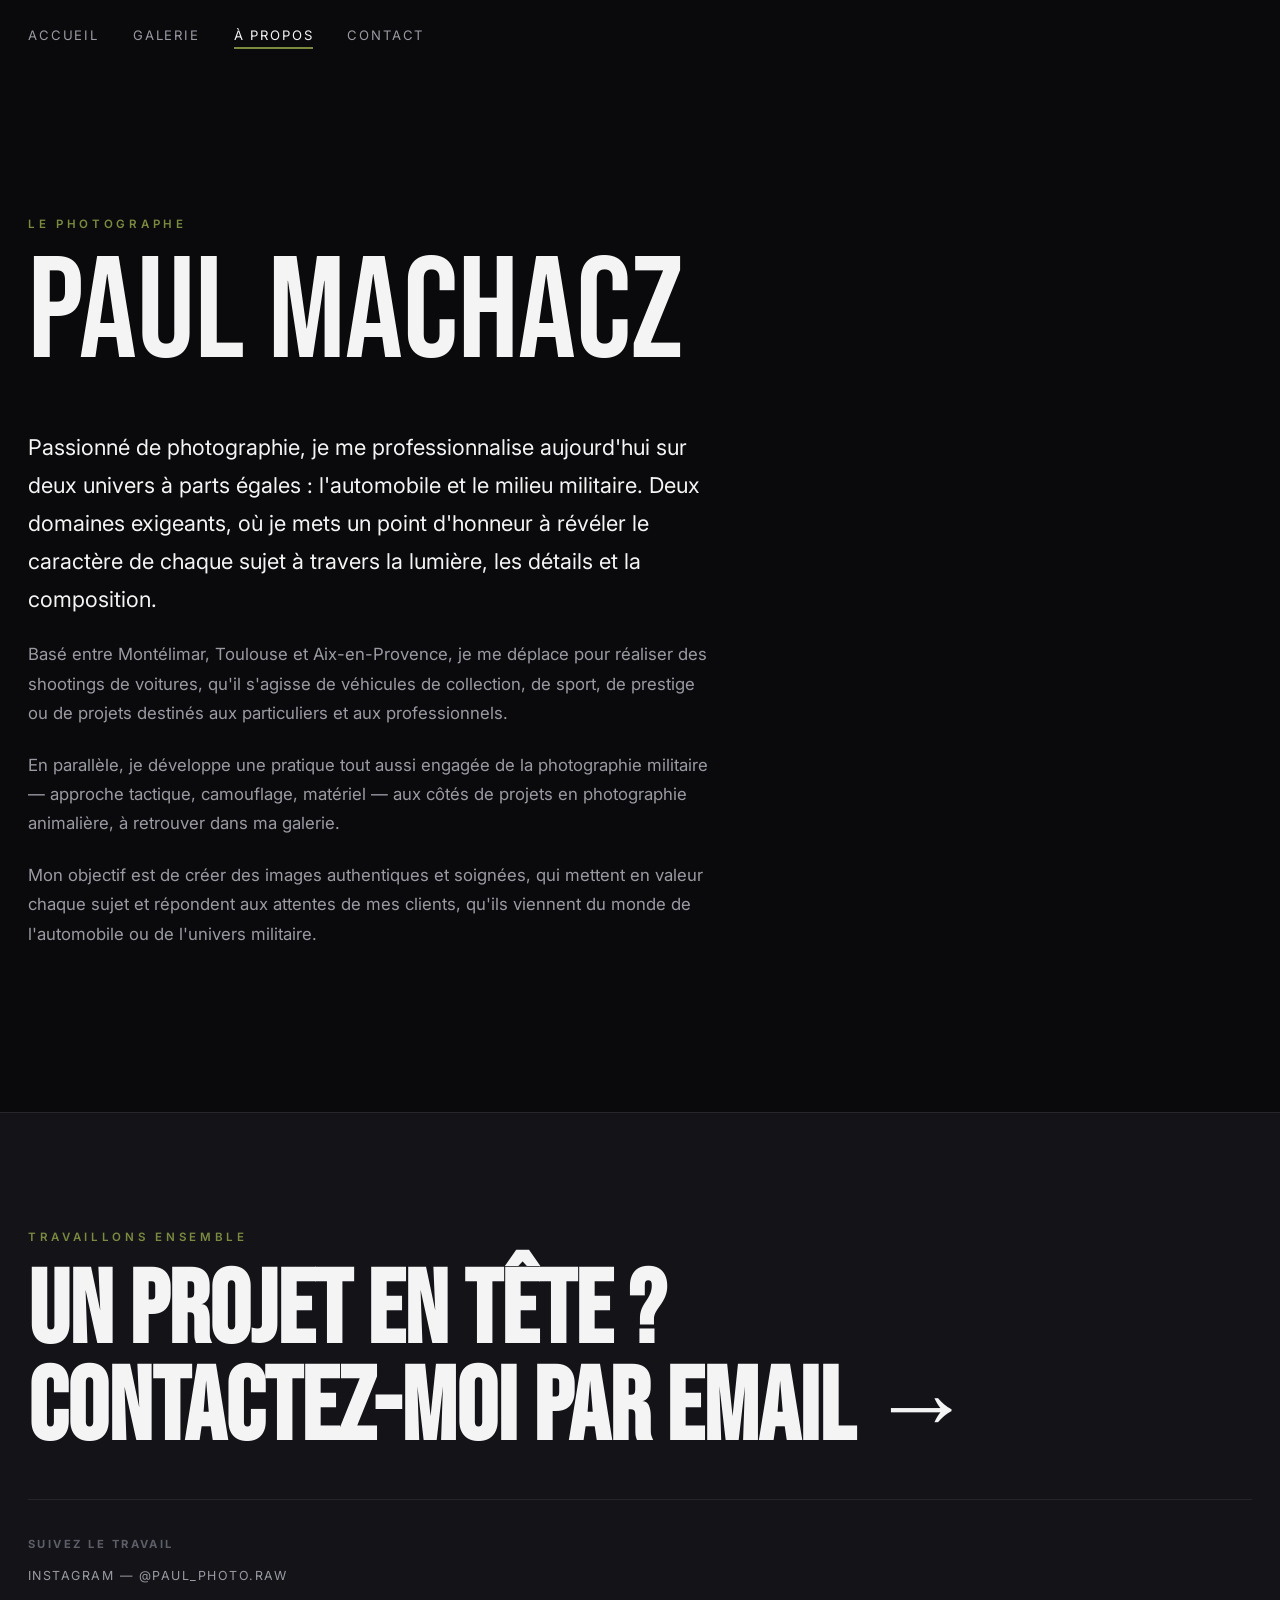
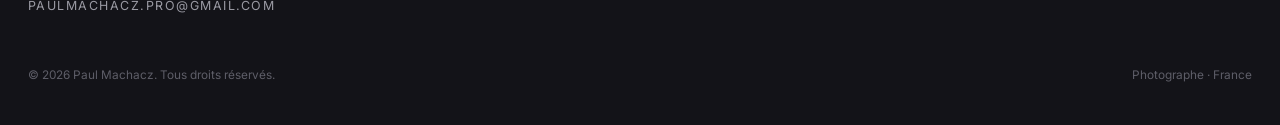
==== a-propos.html @ 2881c8f7 "Ajoute un numero de version aux scripts pour forcer le rafraichissement du cache GitHub Pages sert j" ====
<!DOCTYPE html>
<html lang="fr">
<head>
  <meta charset="UTF-8" />
  <meta name="viewport" content="width=device-width, initial-scale=1.0" />
  <title>À propos — Paul Machacz</title>
  <meta name="description" content="À propos de Paul Machacz, photographe spécialisé en automobile et univers militaire, basé entre Montélimar, Toulouse et Aix-en-Provence." />

  <link rel="preconnect" href="https://fonts.googleapis.com" />
  <link rel="preconnect" href="https://fonts.gstatic.com" crossorigin />
  <link href="https://fonts.googleapis.com/css2?family=Bebas+Neue&family=Inter:wght@400;500;600&display=swap" rel="stylesheet" />

  <link rel="stylesheet" href="css/style.css" />
</head>
<body>

  <!-- ===== Navigation ===== -->
  <nav class="nav scrolled nav--no-brand">
    <ul class="nav__links">
      <li><a href="index.html">Accueil</a></li>
      <li><a href="galerie.html">Galerie</a></li>
      <li><a href="a-propos.html" class="active">À propos</a></li>
      <li><a href="index.html#contact">Contact</a></li>
    </ul>
    <button class="nav__toggle" aria-label="Menu"><span></span><span></span><span></span></button>
  </nav>

  <!-- ===== En-tête de page ===== -->
  <header class="page-head">
    <div class="container">
      <span class="eyebrow">Le photographe</span>
      <h1>Paul Machacz</h1>
    </div>
  </header>

  <!-- ===== Texte de présentation ===== -->
  <section class="section" style="padding-top:10px;">
    <div class="container">
      <div class="about reveal">
        <p>Passionné de photographie, je me professionnalise aujourd'hui sur deux univers à parts égales : l'automobile et le milieu militaire. Deux domaines exigeants, où je mets un point d'honneur à révéler le caractère de chaque sujet à travers la lumière, les détails et la composition.</p>
        <p>Basé entre Montélimar, Toulouse et Aix-en-Provence, je me déplace pour réaliser des shootings de voitures, qu'il s'agisse de véhicules de collection, de sport, de prestige ou de projets destinés aux particuliers et aux professionnels.</p>
        <p>En parallèle, je développe une pratique tout aussi engagée de la photographie militaire — approche tactique, camouflage, matériel — aux côtés de projets en photographie animalière, à retrouver dans ma galerie.</p>
        <p>Mon objectif est de créer des images authentiques et soignées, qui mettent en valeur chaque sujet et répondent aux attentes de mes clients, qu'ils viennent du monde de l'automobile ou de l'univers militaire.</p>
      </div>
    </div>
  </section>

  <!-- ===== Pied de page / Contact ===== -->
  <footer class="footer" id="contact">
    <div class="container">
      <p class="eyebrow reveal">Travaillons ensemble</p>
      <h2 class="footer__cta reveal">
        Un projet en tête ?<br>
        <a href="https://mail.google.com/mail/?view=cm&fs=1&to=paulmachacz.pro@gmail.com" target="_blank" rel="noopener">Contactez-moi par email →</a>
      </h2>

      <div class="footer__grid reveal">
        <div class="footer__col">
          <h4>Suivez le travail</h4>
          <div class="footer__socials">
            <a href="https://www.instagram.com/paul_photo.raw/" target="_blank" rel="noopener">Instagram — @paul_photo.raw</a>
            <a href="https://mail.google.com/mail/?view=cm&fs=1&to=paulmachacz.pro@gmail.com" target="_blank" rel="noopener">paulmachacz.pro@gmail.com</a>
          </div>
        </div>
      </div>

      <div class="footer__bottom">
        <span>© <span data-year>2026</span> Paul Machacz. Tous droits réservés.</span>
        <span>Photographe · France</span>
      </div>
    </div>
  </footer>

  <script src="js/data.js?v=20260907"></script>
  <script src="js/main.js?v=20260907"></script>
</body>
</html>
---- css/style.css ----
/* =========================================================
   PORTFOLIO PHOTO — Feuille de style principale
   Style : Audacieux & moderne (sombre, contrasté, animé)
   ---------------------------------------------------------
   Pour changer la couleur d'accent, modifiez --accent.
   ========================================================= */

:root {
  --bg:          #0a0a0c;
  --bg-soft:     #131318;
  --bg-card:     #17171d;
  --text:        #f4f4f5;
  --text-dim:    #9a9aa3;
  --text-faint:  #5e5e68;
  --accent:      #7a8a3f;   /* vert kaki — change tout le site */
  --accent-2:    #aeb46e;
  --border:      rgba(255,255,255,0.08);
  --maxw:        1320px;
  --ease:        cubic-bezier(0.22, 1, 0.36, 1);
  --font-display: "Bebas Neue", "Arial Narrow", sans-serif;
  --font-body:    "Inter", system-ui, -apple-system, Segoe UI, Roboto, sans-serif;
}

/* ---------- Reset ---------- */
*, *::before, *::after { box-sizing: border-box; margin: 0; padding: 0; }
html { scroll-behavior: smooth; }
body {
  background: var(--bg);
  color: var(--text);
  font-family: var(--font-body);
  line-height: 1.6;
  -webkit-font-smoothing: antialiased;
  overflow-x: hidden;
}
img { display: block; max-width: 100%; }
a { color: inherit; text-decoration: none; }
ul { list-style: none; }
::selection { background: var(--accent); color: #fff; }

/* ---------- Layout helpers ---------- */
.container { width: 100%; max-width: var(--maxw); margin: 0 auto; padding: 0 28px; }
.section { padding: clamp(70px, 11vw, 150px) 0; }
.eyebrow {
  font-family: var(--font-body);
  text-transform: uppercase;
  letter-spacing: 0.32em;
  font-size: 0.72rem;
  font-weight: 600;
  color: var(--accent);
  margin-bottom: 18px;
  display: inline-block;
}
.section-title {
  font-family: var(--font-display);
  font-weight: 400;
  font-size: clamp(2.6rem, 7vw, 6rem);
  line-height: 0.92;
  letter-spacing: 0.01em;
  text-transform: uppercase;
}
.text-accent { color: var(--accent); }

/* ---------- Navigation ---------- */
.nav {
  position: fixed;
  inset: 0 0 auto 0;
  z-index: 100;
  display: flex;
  align-items: center;
  justify-content: space-between;
  padding: 22px 28px;
  transition: background 0.4s var(--ease), padding 0.4s var(--ease), border-color 0.4s var(--ease);
  border-bottom: 1px solid transparent;
}
.nav.scrolled {
  background: rgba(10,10,12,0.78);
  backdrop-filter: blur(14px);
  padding: 14px 28px;
  border-bottom: 1px solid var(--border);
}
.nav__brand {
  font-family: var(--font-display);
  font-size: 2.6rem;
  line-height: 1;
  letter-spacing: 0.06em;
  text-transform: uppercase;
}
.nav__brand span { color: var(--accent); }
.nav__links { display: flex; gap: 34px; align-items: center; }
.nav__links a {
  font-size: 0.82rem;
  text-transform: uppercase;
  letter-spacing: 0.14em;
  color: var(--text-dim);
  position: relative;
  padding: 4px 0;
  transition: color 0.3s var(--ease);
}
.nav__links a::after {
  content: "";
  position: absolute;
  left: 0; bottom: -2px;
  width: 0; height: 2px;
  background: var(--accent);
  transition: width 0.35s var(--ease);
}
.nav__links a:hover,
.nav__links a.active { color: var(--text); }
.nav__links a.active::after,
.nav__links a:hover::after { width: 100%; }

.nav__toggle {
  display: none;
  background: none; border: none; cursor: pointer;
  width: 34px; height: 26px; position: relative;
}
.nav__toggle span {
  position: absolute; left: 0; height: 2px; width: 100%;
  background: var(--text); transition: transform 0.35s var(--ease), opacity 0.25s;
}
.nav__toggle span:nth-child(1){ top: 2px; }
.nav__toggle span:nth-child(2){ top: 12px; }
.nav__toggle span:nth-child(3){ top: 22px; }
.nav.open .nav__toggle span:nth-child(1){ transform: translateY(10px) rotate(45deg); }
.nav.open .nav__toggle span:nth-child(2){ opacity: 0; }
.nav.open .nav__toggle span:nth-child(3){ transform: translateY(-10px) rotate(-45deg); }

/* ---------- Hero ---------- */
.hero {
  min-height: 100vh;
  display: flex;
  align-items: center;
  position: relative;
  overflow: hidden;
  padding: 120px 0 90px;
}
.hero__inner {
  display: grid;
  grid-template-columns: 0.5fr 1.5fr;
  gap: clamp(18px, 3vw, 44px);
  align-items: center;
  width: 100%;
}
/* Bloc texte/bouton : remonté et compact */
.hero__text { align-self: center; transform: translateY(-34px); }
.hero__text .btn { padding: 11px 20px; font-size: 0.7rem; letter-spacing: 0.12em; }
.hero__text .btn svg { width: 14px; height: 14px; }
.hero__text .hero__meta { margin-top: 0; gap: 12px 16px; }
.hero__text .hero__tags { gap: 7px; }
.hero__text .hero__tags span,
.hero__text .hero__tags a { font-size: 0.62rem; padding: 5px 11px; letter-spacing: 0.12em; }
.hero__lead {
  color: var(--text-dim);
  font-size: clamp(1.15rem, 2vw, 1.6rem);
  line-height: 1.35;
  max-width: 420px;
  margin: 14px 0 4px;
  opacity: 0;
  animation: fade 1s var(--ease) 0.25s forwards;
}
.hero__text .eyebrow {
  opacity: 0;
  animation: fade 1s var(--ease) 0.1s forwards;
}

/* Emplacement images du hero */
.hero__showcase {
  display: grid;
  grid-template-columns: 1.35fr 1fr;
  grid-template-rows: 1fr 1fr;
  gap: 16px;
  height: min(72vh, 580px);
  opacity: 0;
  animation: fade 1.1s var(--ease) 0.4s forwards;
  perspective: 1000px;
}
.hero__frame {
  position: relative;
  overflow: hidden;
  border-radius: 16px;
  background: var(--bg-card);
  border: 1px solid var(--border);
  box-shadow:
    0 25px 60px -15px rgba(0,0,0,0.6),
    0 0 0 1px rgba(255,255,255,0.04),
    0 1px 0 0 rgba(255,255,255,0.06) inset;
  transition: transform 0.4s var(--ease), box-shadow 0.4s var(--ease);
  will-change: transform;
  transform-style: preserve-3d;
}
.hero__frame--main { grid-row: span 2; }
.hero__frame img {
  width: 100%; height: 100%;
  object-fit: cover;
  transition: transform 0.9s var(--ease);
}
.hero__frame:hover {
  box-shadow:
    0 35px 70px -15px rgba(0,0,0,0.7),
    0 0 0 1px rgba(255,255,255,0.07),
    0 1px 0 0 rgba(255,255,255,0.08) inset;
}
.hero__frame:hover img { transform: scale(1.08) translateZ(40px); }

.hero__frame.is-empty::after {
  content: attr(data-label);
  position: absolute; inset: 0;
  display: flex; align-items: center; justify-content: center;
  font-family: var(--font-display);
  font-size: 1.5rem; letter-spacing: 0.12em; text-transform: uppercase;
  color: var(--text-faint);
  background: linear-gradient(135deg, #1a1a22, #101016);
}

/* Révélation en pixels (effet "PixelImage") */
.pixel-image { position: absolute; inset: 0; }
.pixel-piece { position: absolute; inset: 0; opacity: 0; transition-property: opacity; }
.pixel-piece.is-visible { opacity: 1; }
.pixel-piece__img {
  width: 100%; height: 100%;
  object-fit: cover;
  filter: grayscale(1);
  display: block;
}
.pixel-piece__img.is-color { filter: grayscale(0); }
.hero__frame img.pixel-piece__img {
  transition: transform 0.9s var(--ease), filter 1000ms cubic-bezier(0.4, 0, 0.2, 1);
}
.hero__bg {
  position: absolute; inset: 0;
  background:
    radial-gradient(120% 80% at 80% 0%, rgba(122,138,63,0.162), transparent 60%),
    radial-gradient(90% 70% at 0% 100%, rgba(174,180,110,0.09), transparent 55%),
    radial-gradient(55% 60% at 62% 96%, rgba(196,40,40,0.1), transparent 58%),
    radial-gradient(45% 45% at 98% 10%, rgba(214,118,40,0.08), transparent 55%),
    linear-gradient(180deg, #0c0c10, #0a0a0c);
  z-index: -2;
}
.hero__grid {
  position: absolute; inset: 0;
  background-image:
    linear-gradient(var(--border) 1px, transparent 1px),
    linear-gradient(90deg, var(--border) 1px, transparent 1px);
  background-size: 64px 64px;
  mask-image: radial-gradient(80% 80% at 50% 40%, #000 0%, transparent 75%);
  z-index: -1;
  opacity: 0.5;
}
/* Fondu du bas du hero vers la section suivante : casse la ligne nette */
.hero::after {
  content: "";
  position: absolute;
  left: 0; right: 0; bottom: 0;
  height: 62%;
  background: linear-gradient(to bottom, transparent 0%, var(--bg) 72%, var(--bg) 100%);
  z-index: -1;
  pointer-events: none;
}
.hero__inner { width: 100%; }
.hero__title {
  font-family: var(--font-display);
  font-weight: 400;
  font-size: clamp(3.6rem, 16vw, 14rem);
  line-height: 0.84;
  text-transform: uppercase;
  letter-spacing: 0.005em;
}
.hero__title .line { display: block; overflow: hidden; }
.hero__title .line > span {
  display: inline-block;
  transform: translateY(110%);
  animation: rise 1s var(--ease) forwards;
}
.hero__title .line:nth-child(2) > span { animation-delay: 0.12s; }
.hero__meta {
  display: flex;
  flex-wrap: wrap;
  gap: 14px 26px;
  align-items: center;
  margin-top: 30px;
  opacity: 0;
  animation: fade 1s var(--ease) 0.55s forwards;
}
.hero__tags-group { display: flex; flex-direction: column; gap: 10px; }
.hero__tags { display: flex; flex-wrap: wrap; gap: 10px; }
.hero__tags span,
.hero__tags a {
  font-size: 0.72rem;
  text-transform: uppercase;
  letter-spacing: 0.16em;
  color: var(--text-dim);
  border: 1px solid var(--border);
  border-radius: 100px;
  padding: 7px 15px;
  text-decoration: none;
}
.hero__tags a:hover {
  color: var(--text);
  border-color: var(--text-dim);
}
.hero__scroll {
  position: absolute;
  right: 28px; bottom: 7vh;
  writing-mode: vertical-rl;
  font-size: 0.7rem;
  letter-spacing: 0.3em;
  text-transform: uppercase;
  color: var(--text-faint);
  opacity: 0;
  animation: fade 1s var(--ease) 0.9s forwards;
}
.hero__scroll::after {
  content: ""; display: block; width: 1px; height: 50px;
  background: linear-gradient(var(--accent), transparent);
  margin: 12px auto 0;
  animation: pulse 1.8s ease-in-out infinite;
}

@keyframes rise  { to { transform: translateY(0); } }
@keyframes fade  { to { opacity: 1; } }
@keyframes pulse { 0%,100%{ transform: scaleY(0.4); opacity:0.4 } 50%{ transform: scaleY(1); opacity:1 } }

/* ---------- Buttons ---------- */
.btn {
  display: inline-flex;
  align-items: center;
  gap: 12px;
  font-size: 0.8rem;
  text-transform: uppercase;
  letter-spacing: 0.16em;
  font-weight: 600;
  padding: 15px 30px;
  border-radius: 100px;
  border: 1px solid var(--accent);
  background: var(--accent);
  color: #fff;
  cursor: pointer;
  transition: transform 0.3s var(--ease), background 0.3s, box-shadow 0.3s;
}
.btn:hover { transform: translateY(-3px); box-shadow: 0 14px 34px rgba(122,138,63,0.32); }
.btn--ghost { background: transparent; color: var(--text); border-color: var(--border); }
.btn--ghost:hover { border-color: var(--accent); box-shadow: none; }
.btn svg { width: 16px; height: 16px; }

/* ---------- Gallery grid ---------- */
.filters {
  display: flex;
  flex-wrap: wrap;
  gap: 10px;
  margin: 34px 0 44px;
}
.filter {
  font-size: 0.78rem;
  text-transform: uppercase;
  letter-spacing: 0.12em;
  color: var(--text-dim);
  background: var(--bg-card);
  border: 1px solid var(--border);
  border-radius: 100px;
  padding: 10px 20px;
  cursor: pointer;
  transition: color 0.3s, border-color 0.3s, background 0.3s;
}
.filter:hover { color: var(--text); border-color: var(--text-faint); }
.filter.active { color: #fff; background: var(--accent); border-color: var(--accent); }

/* ---------- Effet de degrade au survol sur le contour des boutons de filtre ---------- */
.th-border {
  position: relative;
}
.th-border::after {
  content: "";
  position: absolute;
  inset: -1px;
  border-radius: inherit;
  padding: 1.5px;
  background: radial-gradient(
    90px circle at var(--mx, 50%) var(--my, 50%),
    #d9f99d, #84cc16, #4d7c0f, #14532d, transparent 75%
  );
  -webkit-mask: linear-gradient(#fff 0 0) content-box, linear-gradient(#fff 0 0);
  -webkit-mask-composite: xor;
  mask-composite: exclude;
  opacity: 0;
  transition: opacity 0.3s ease;
  pointer-events: none;
}
.th-border:hover::after,
.th-border.active::after {
  opacity: 1;
}

.grid {
  display: grid;
  grid-template-columns: repeat(12, 1fr);
  grid-auto-rows: clamp(220px, 24vw, 360px);
  grid-auto-flow: dense;
  gap: 16px;
}
.tile {
  position: relative;
  overflow: hidden;
  border-radius: 14px;
  background: var(--bg-card);
  grid-column: span 4;
  cursor: pointer;
  opacity: 0;
  transform: translateY(30px) scale(0.98);
  filter: blur(6px);
  transition: opacity 0.9s var(--ease), transform 1s var(--ease), filter 0.9s var(--ease);
}
.tile.in { opacity: 1; transform: none; filter: blur(0); }
/* tailles variées pour un rythme "audacieux" — même hauteur de ligne, largeur différente */
.tile--wide   { grid-column: span 8; }
.tile--tall   { grid-column: span 4; grid-row: span 2; }
.tile--big    { grid-column: span 6; grid-row: span 2; }
.tile--medium { grid-column: span 6; }

.tile img {
  width: 100%; height: 100%;
  object-fit: cover;
  transition: transform 0.9s var(--ease), filter 0.6s;
  filter: saturate(0.92);
}
.tile:hover img { transform: scale(1.07); filter: saturate(1.1); }

/* placeholder décoratif quand l'image est absente */
.tile__ph {
  position: absolute; inset: 0;
  display: flex; align-items: center; justify-content: center;
  background:
    linear-gradient(135deg, #1a1a22, #101016);
  color: var(--text-faint);
  font-family: var(--font-display);
  font-size: 2rem; letter-spacing: 0.1em;
  text-transform: uppercase;
}
.tile__cap {
  position: absolute; inset: auto 0 0 0;
  padding: 22px 20px 18px;
  background: linear-gradient(transparent, rgba(0,0,0,0.82));
  transform: translateY(8px);
  opacity: 0;
  transition: opacity 0.4s var(--ease), transform 0.4s var(--ease);
  pointer-events: none;
}
.tile:hover .tile__cap { opacity: 1; transform: none; }
.tile__cap h3 { font-family: var(--font-display); font-size: 1.5rem; font-weight: 400; letter-spacing: 0.03em; }
.tile__cap span { font-size: 0.72rem; text-transform: uppercase; letter-spacing: 0.18em; color: var(--accent); }

.tile.hide { display: none; }

/* ---------- Lightbox ---------- */
.lightbox {
  position: fixed; inset: 0; z-index: 200;
  background: rgba(6,6,8,0.94);
  backdrop-filter: blur(8px);
  display: flex; align-items: center; justify-content: center;
  padding: 5vw;
  opacity: 0; visibility: hidden;
  transition: opacity 0.4s var(--ease), visibility 0.4s;
}
.lightbox.open { opacity: 1; visibility: visible; }
.lightbox img, .lightbox .lb-ph {
  max-width: 100%; max-height: 86vh;
  border-radius: 10px;
  transform: scale(0.96);
  transition: transform 0.4s var(--ease);
}
.lightbox.open img, .lightbox.open .lb-ph { transform: scale(1); }
.lb-ph {
  width: min(820px, 80vw); aspect-ratio: 3/2;
  display:flex; align-items:center; justify-content:center;
  background: linear-gradient(135deg, #1a1a22, #101016);
  color: var(--text-faint); font-family: var(--font-display); font-size: 2.4rem;
}
.lightbox__close, .lightbox__nav {
  position: absolute;
  z-index: 5;
  background: rgba(10,10,12,0.65);
  backdrop-filter: blur(6px);
  border: 1px solid rgba(255,255,255,0.25);
  box-shadow: 0 4px 16px rgba(0,0,0,0.4);
  color: var(--text);
  width: 52px; height: 52px;
  border-radius: 50%;
  cursor: pointer;
  display: flex; align-items: center; justify-content: center;
  font-size: 1.4rem;
  transition: background 0.3s, border-color 0.3s;
}
.lightbox__close:hover, .lightbox__nav:hover { background: var(--accent); border-color: var(--accent); }
.lightbox__close { top: 26px; right: 26px; }
.lightbox__nav { top: 50%; transform: translateY(-50%); }
.lightbox__nav.prev { left: 26px; }
.lightbox__nav.next { right: 26px; }
.lightbox__cap {
  position: absolute; left: 0; right: 0; bottom: 26px;
  text-align: center; color: var(--text-dim);
  font-size: 0.8rem; letter-spacing: 0.16em; text-transform: uppercase;
}

/* ---------- Marquee ---------- */
.marquee {
  border-top: 1px solid var(--border);
  border-bottom: 1px solid var(--border);
  overflow: hidden;
  padding: 26px 0;
  white-space: nowrap;
}
.marquee__track { display: inline-flex; gap: 50px; animation: scroll 26s linear infinite; }
.marquee:hover .marquee__track { animation-play-state: paused; }
.marquee span {
  font-family: var(--font-display);
  font-size: clamp(1.8rem, 4vw, 3rem);
  text-transform: uppercase;
  letter-spacing: 0.04em;
  color: var(--text-faint);
}
.marquee span em { color: var(--accent); font-style: normal; }
@keyframes scroll { to { transform: translateX(-50%); } }

/* ---------- Reveal on scroll ---------- */
.reveal {
  opacity: 0;
  transform: translateY(40px);
  filter: blur(8px);
  transition: opacity 1s var(--ease), transform 1.1s var(--ease), filter 1s var(--ease);
  will-change: opacity, transform, filter;
}
.reveal.in { opacity: 1; transform: none; filter: blur(0); }

/* ---------- Footer / contact ---------- */
.footer {
  border-top: 1px solid var(--border);
  padding: clamp(60px, 9vw, 110px) 0 40px;
  background: var(--bg-soft);
}
.footer__cta {
  font-family: var(--font-display);
  font-size: clamp(2.4rem, 8vw, 6.5rem);
  line-height: 0.95;
  text-transform: uppercase;
  margin-bottom: 40px;
}
.footer__cta a { transition: color 0.3s; }
.footer__cta a:hover { color: var(--accent); }
.footer__grid {
  display: flex; flex-wrap: wrap; gap: 30px 60px;
  justify-content: space-between;
  align-items: flex-end;
  border-top: 1px solid var(--border);
  padding-top: 36px;
}
.footer__col h4 {
  font-size: 0.7rem; text-transform: uppercase; letter-spacing: 0.22em;
  color: var(--text-faint); margin-bottom: 12px;
}
.footer__col a, .footer__col p { color: var(--text-dim); transition: color 0.3s; }
.footer__col a:hover { color: var(--accent); }
.footer__socials { display: flex; flex-direction: column; gap: 10px; }
.footer__socials a {
  font-size: 0.78rem; text-transform: uppercase; letter-spacing: 0.12em;
}
.footer__bottom {
  margin-top: 50px;
  display: flex; justify-content: space-between; flex-wrap: wrap; gap: 10px;
  font-size: 0.74rem; color: var(--text-faint);
}

/* ---------- À propos ---------- */
.about { max-width: 680px; }
.about p {
  color: var(--text-dim);
  font-size: clamp(1.05rem, 1.3vw, 1.25rem);
  line-height: 1.75;
  margin-bottom: 22px;
}
.about p:first-child {
  color: var(--text);
  font-size: clamp(1.2rem, 1.7vw, 1.5rem);
}

/* ---------- Page header (sous-pages) ---------- */
.page-head { padding: clamp(130px, 18vw, 210px) 0 40px; position: relative; overflow: hidden; }
.page-head h1 {
  font-family: var(--font-display); font-weight: 400;
  font-size: clamp(3rem, 12vw, 9rem); line-height: 0.88; text-transform: uppercase;
}
.page-head p { color: var(--text-dim); max-width: 560px; margin-top: 18px; }

/* Bannière en rotation (3 photos en fondu enchaîné) — visible seulement filtre "Armée" actif */
.page-head__banner {
  position: absolute; inset: 0; z-index: 0;
  opacity: 0; transition: opacity 0.7s var(--ease);
  pointer-events: none;
}
.page-head__banner.is-visible { opacity: 1; }
.page-head__bg { position: absolute; inset: 0; z-index: 0; }
.page-head__bg img {
  position: absolute; inset: 0; width: 100%; height: 100%;
  object-fit: cover; opacity: 0;
  filter: brightness(1.35);
  animation: page-head-rotate 18s infinite;
}
.page-head__bg img:nth-child(1) { animation-delay: 0s; }
.page-head__bg img:nth-child(2) { animation-delay: 6s; }
.page-head__bg img:nth-child(3) { animation-delay: 12s; }
.page-head__overlay {
  position: absolute; inset: 0; z-index: 1;
  background: linear-gradient(180deg, rgba(10,10,12,0.42), rgba(10,10,12,0.62) 65%, var(--bg) 100%);
}
.page-head .container { position: relative; z-index: 2; }

@keyframes page-head-rotate {
  0%   { opacity: 0; }
  4%   { opacity: 1; }
  30%  { opacity: 1; }
  36%  { opacity: 0; }
  100% { opacity: 0; }
}

@media (prefers-reduced-motion: reduce) {
  .page-head__bg img { animation: none; opacity: 0; }
  .page-head__bg img:first-child { opacity: 1; }
}

/* ---------- Responsive ---------- */
@media (max-width: 860px) {
  .nav__links {
    position: fixed; inset: 0 0 0 auto;
    width: min(78vw, 320px);
    flex-direction: column;
    justify-content: center;
    gap: 30px;
    background: var(--bg-soft);
    border-left: 1px solid var(--border);
    transform: translateX(100%);
    transition: transform 0.5s var(--ease);
    padding: 40px;
  }
  .nav.open .nav__links { transform: none; }
  .nav__links a { font-size: 1.1rem; }
  .nav__toggle { display: block; z-index: 110; }

  .hero { padding: 110px 0 80px; }
  .hero__inner { grid-template-columns: 1fr; gap: 36px; }
  .hero__showcase { height: min(56vh, 440px); }

  .tile, .tile--wide { grid-column: span 6; grid-row: span 1; }
  .tile--tall, .tile--big { grid-column: span 6; grid-row: span 2; }
}
@media (max-width: 540px) {
  .grid { grid-auto-rows: clamp(140px, 42vw, 200px); gap: 10px; }
  .tile, .tile--wide { grid-column: span 6; grid-row: span 1; }
  .tile--tall, .tile--big { grid-column: span 6; grid-row: span 2; }
  .container { padding: 0 20px; }

  .nav { padding: 16px 20px; }
  .nav.scrolled { padding: 12px 20px; }
  .nav__brand { font-size: 2rem; }

  .hero { padding: 100px 0 60px; }
  .hero__showcase {
    grid-template-columns: 1fr;
    grid-template-rows: auto auto;
    height: auto;
  }
  .hero__frame--main { grid-row: auto; aspect-ratio: 4/3; }
  .hero__frame--side { aspect-ratio: 16/9; }
  .hero__frame--third { aspect-ratio: 16/9; }

  .hero__meta { gap: 12px 16px; }
  .hero__tags { gap: 6px; }
  .hero__tags span, .hero__tags a { font-size: 0.6rem; padding: 5px 10px; }

  .lightbox { padding: 16px; }
  .lightbox__close, .lightbox__nav { width: 40px; height: 40px; font-size: 1.1rem; }
  .lightbox__close { top: 12px; right: 12px; }
  .lightbox__nav.prev { left: 8px; }
  .lightbox__nav.next { right: 8px; }
  .lightbox__cap { bottom: 10px; font-size: 0.7rem; padding: 0 50px; }

  .footer__grid { align-items: flex-start; }
  .footer__bottom { flex-direction: column; }
}

@media (prefers-reduced-motion: reduce) {
  *, *::before, *::after { animation: none !important; transition: none !important; }
  .hero__title .line > span { transform: none; }
  .reveal, .tile, .hero__meta, .hero__scroll { opacity: 1 !important; transform: none !important; filter: none !important; }
}
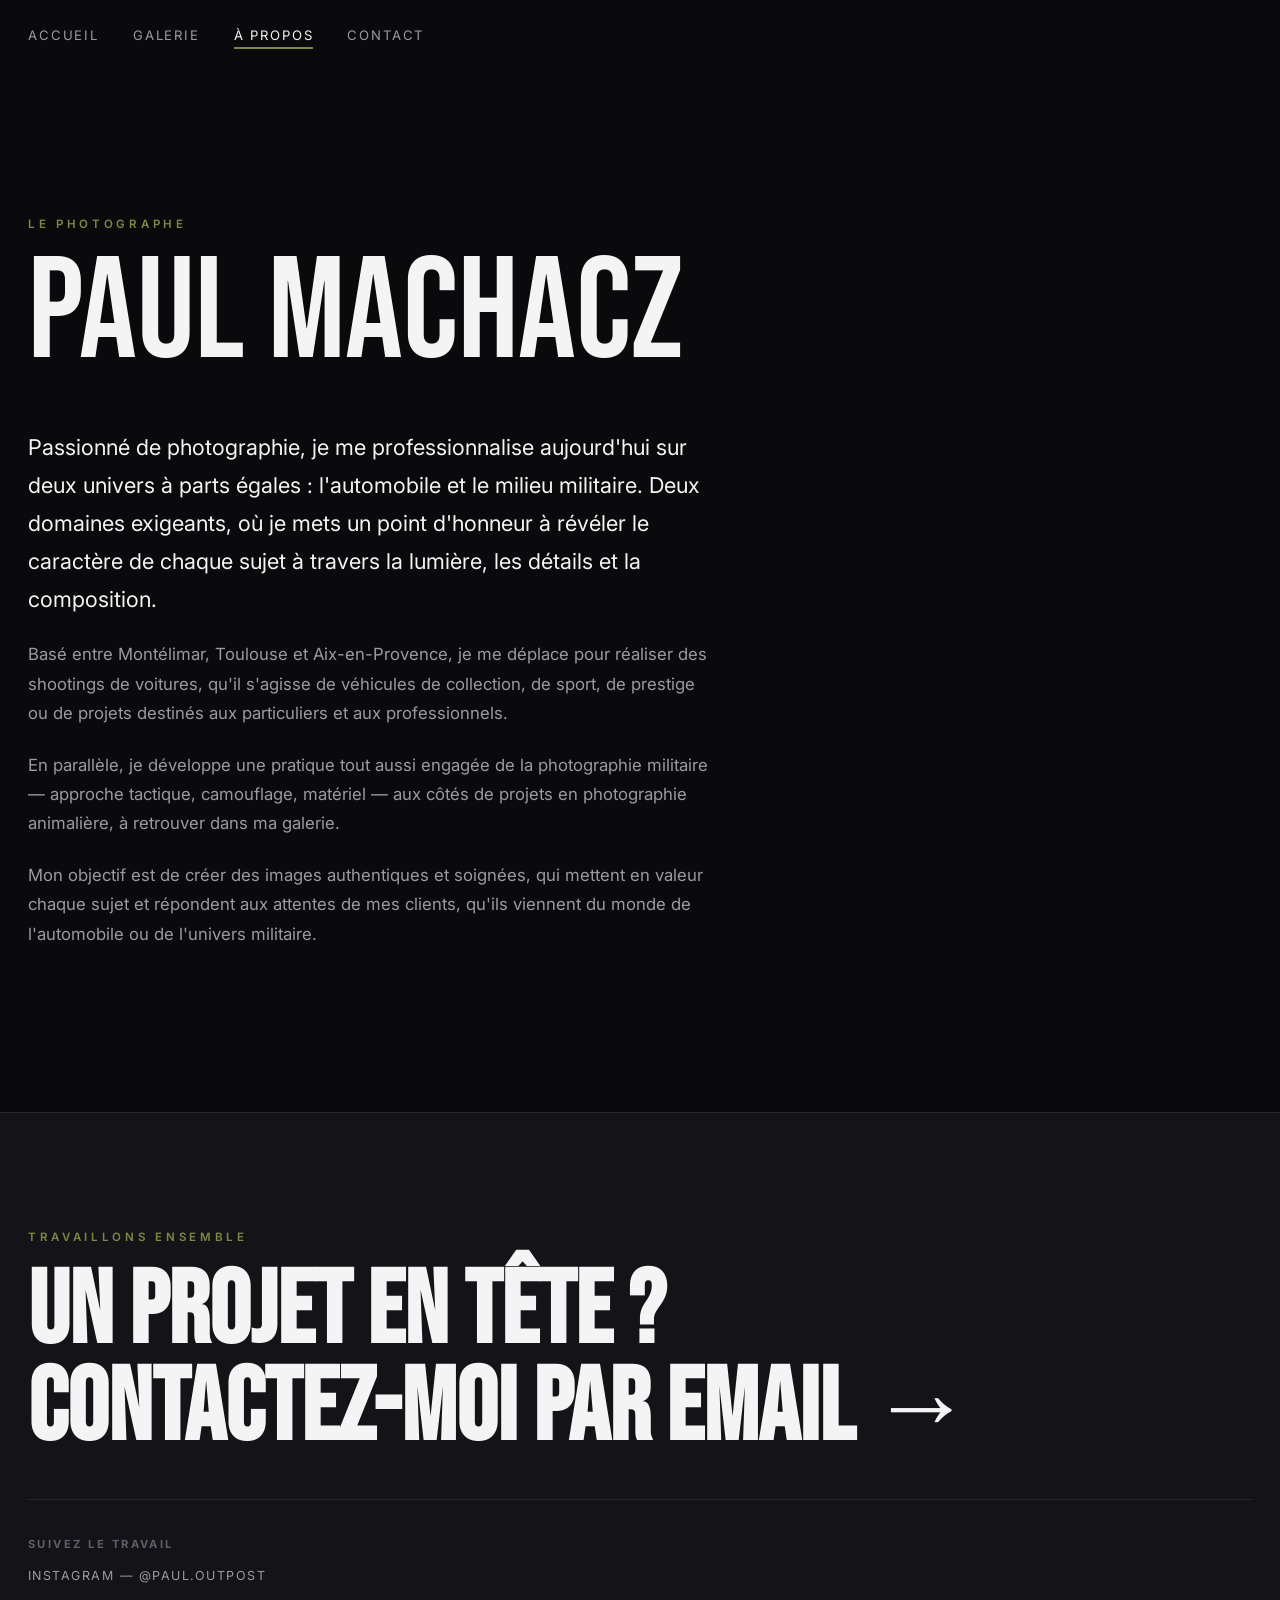
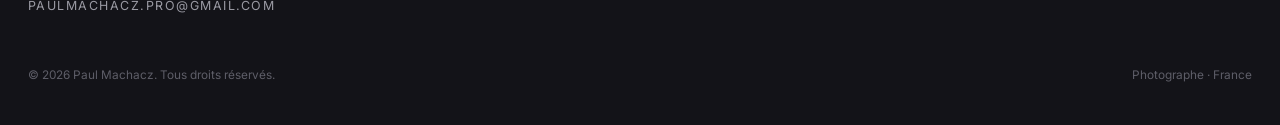
==== commit f1197a24: "Ajoute la serie Cayenne, les affiches post-traitement et met a jour Instagram - 6 photos Porsche Cay" ====
--- a/a-propos.html
+++ b/a-propos.html
@@ -10,7 +10,7 @@
   <link rel="preconnect" href="https://fonts.gstatic.com" crossorigin />
   <link href="https://fonts.googleapis.com/css2?family=Bebas+Neue&family=Inter:wght@400;500;600&display=swap" rel="stylesheet" />
 
-  <link rel="stylesheet" href="css/style.css" />
+  <link rel="stylesheet" href="css/style.css?v=20261019" />
 </head>
 <body>
 
@@ -58,7 +58,7 @@
         <div class="footer__col">
           <h4>Suivez le travail</h4>
           <div class="footer__socials">
-            <a href="https://www.instagram.com/paul_photo.raw/" target="_blank" rel="noopener">Instagram — @paul_photo.raw</a>
+            <a href="https://www.instagram.com/paul.outpost/" target="_blank" rel="noopener">Instagram — @paul.outpost</a>
             <a href="https://mail.google.com/mail/?view=cm&fs=1&to=paulmachacz.pro@gmail.com" target="_blank" rel="noopener">paulmachacz.pro@gmail.com</a>
           </div>
         </div>
@@ -71,7 +71,7 @@
     </div>
   </footer>
 
-  <script src="js/data.js?v=20260907"></script>
-  <script src="js/main.js?v=20260907"></script>
+  <script src="js/data.js?v=20261019"></script>
+  <script src="js/main.js?v=20261019"></script>
 </body>
 </html>
--- a/css/style.css
+++ b/css/style.css
@@ -465,9 +465,12 @@
   max-width: 100%; max-height: 86vh;
   border-radius: 10px;
   transform: scale(0.96);
-  transition: transform 0.4s var(--ease);
+  transition: transform 0.4s var(--ease), filter 0.35s var(--ease);
 }
 .lightbox.open img, .lightbox.open .lb-ph { transform: scale(1); }
+/* Aperçu affiché instantanément (miniature déjà en cache) le temps que la
+   version pleine largeur arrive : léger flou pour masquer le manque de détail. */
+.lightbox img.is-preview { filter: blur(8px); }
 .lb-ph {
   width: min(820px, 80vw); aspect-ratio: 3/2;
   display:flex; align-items:center; justify-content:center;
